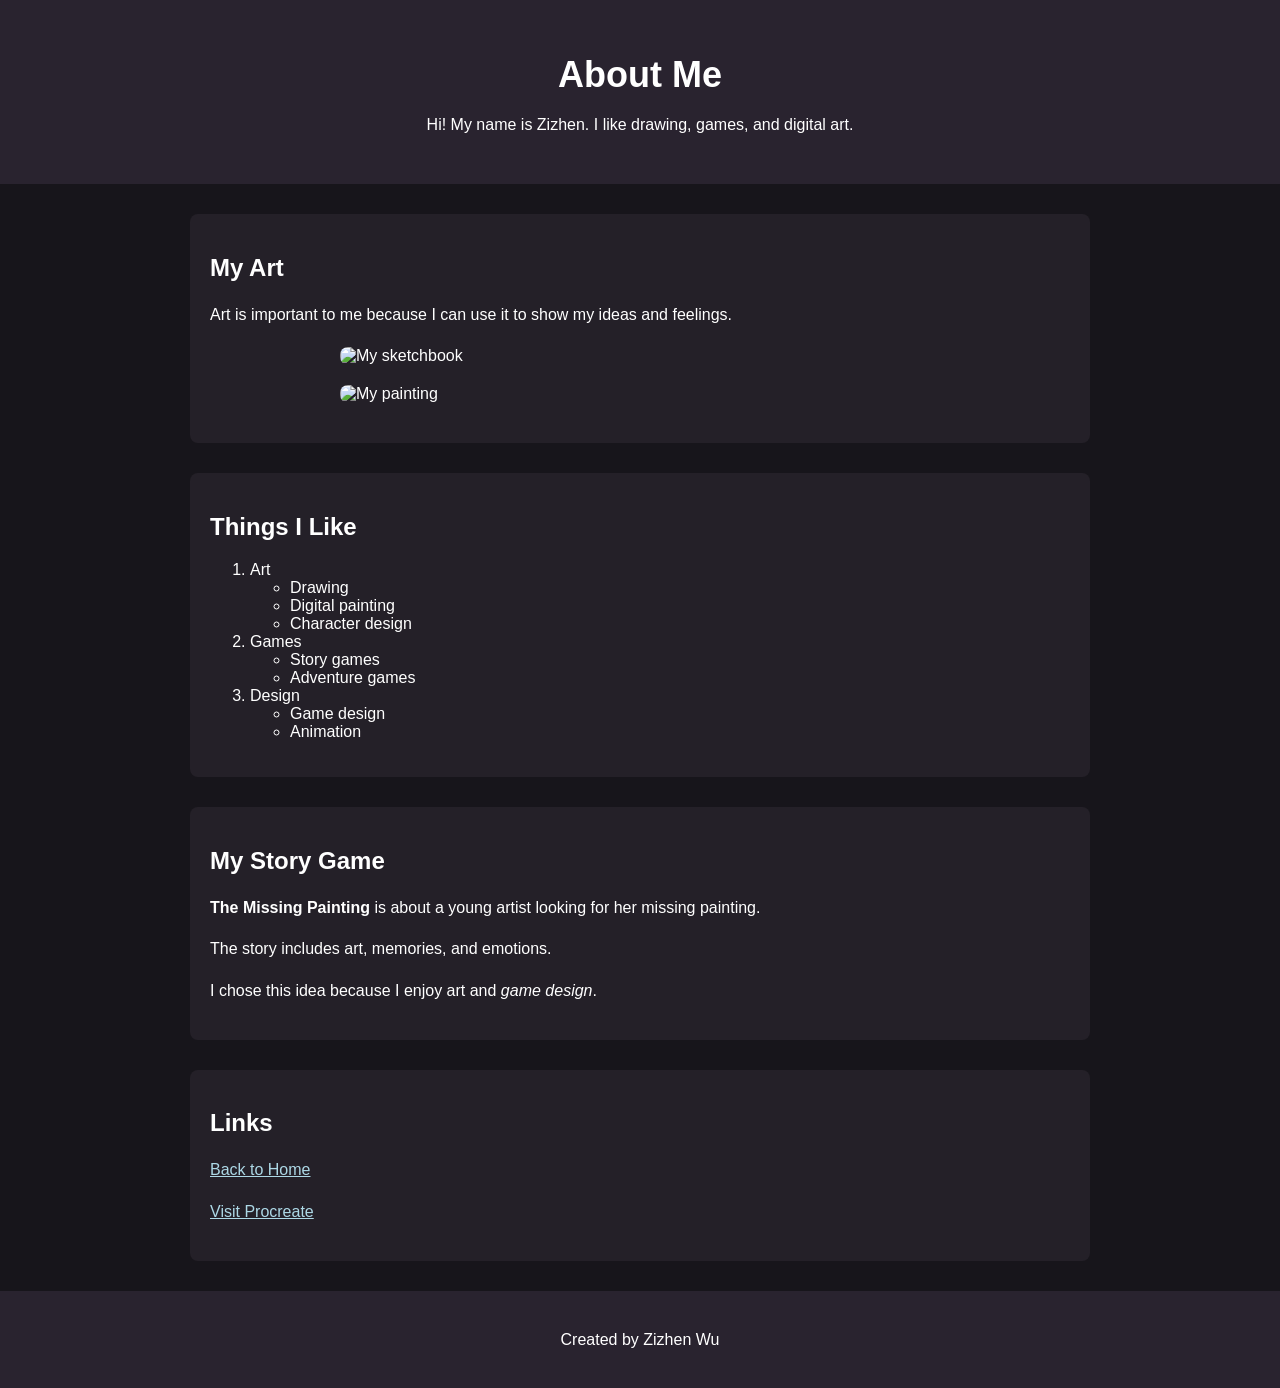
==== aboutme.html @ 119ebbf8 "Finish HTML project and add images" ====
<!DOCTYPE html>
<html lang="en">

<head>
  <meta charset="UTF-8">
  <meta name="viewport" content="width=device-width, initial-scale=1.0">
  <title>About Me</title>
  <link rel="stylesheet" href="style.css">
</head>

<body>

  <header>
    <h1>About Me</h1>

    <p>
      Hi! My name is Zizhen. I like drawing, games, and digital art.
    </p>
  </header>

  <main>

    <section>
      <h2>My Art</h2>

      <p>
        Art is important to me because I can use it to show my ideas
        and feelings.
      </p>

      <img src="images/sketchbook.png" alt="My sketchbook">

      <img src="images/painting.png" alt="My painting">

    </section>

    <section>
      <h2>Things I Like</h2>

      <ol>
        <li>
          Art
          <ul>
            <li>Drawing</li>
            <li>Digital painting</li>
            <li>Character design</li>
          </ul>
        </li>

        <li>
          Games
          <ul>
            <li>Story games</li>
            <li>Adventure games</li>
          </ul>
        </li>

        <li>
          Design
          <ul>
            <li>Game design</li>
            <li>Animation</li>
          </ul>
        </li>
      </ol>

      <!-- This sentence will not show on the webpage -->

    </section>

    <section>
      <h2>My Story Game</h2>

      <p>
        <strong>The Missing Painting</strong> is about a young artist
        looking for her missing painting.
      </p>

      <p>
        The story includes art, memories, and emotions.
      </p>

      <p>
        I chose this idea because I enjoy art and
        <em>game design</em>.
      </p>
    </section>

    <section>
      <h2>Links</h2>

      <p>
        <a href="index.html">Back to Home</a>
      </p>

      <p>
        <a href="https://www.procreate.com/">
          Visit Procreate
        </a>
      </p>

    </section>

  </main>

  <footer>
    <p>Created by Zizhen Wu</p>
  </footer>

</body>

</html>
---- style.css ----
body {
  margin: 0;
  font-family: Arial, sans-serif;
  background-color: #17151b;
  color: white;
}

header {
  text-align: center;
  padding: 30px;
  background-color: #29232f;
}

header h1 {
  margin-bottom: 10px;
}

main {
  width: 80%;
  max-width: 900px;
  margin: auto;
}

section {
  margin: 30px 0;
  padding: 20px;
  background-color: #242028;
  border-radius: 8px;
}

h1 {
  font-size: 36px;
}

h2 {
  font-size: 24px;
}

p {
  line-height: 1.6;
}

img {
  width: 100%;
  max-width: 600px;
  display: block;
  margin: 20px auto;
  border-radius: 8px;
}

label {
  font-size: 16px;
}

input,
select {
  padding: 8px;
  margin-top: 5px;
}

button {
  padding: 10px 20px;
  font-size: 16px;
  cursor: pointer;
}

a {
  color: lightblue;
}

footer {
  text-align: center;
  padding: 20px;
  background-color: #29232f;
  margin-top: 30px;
}
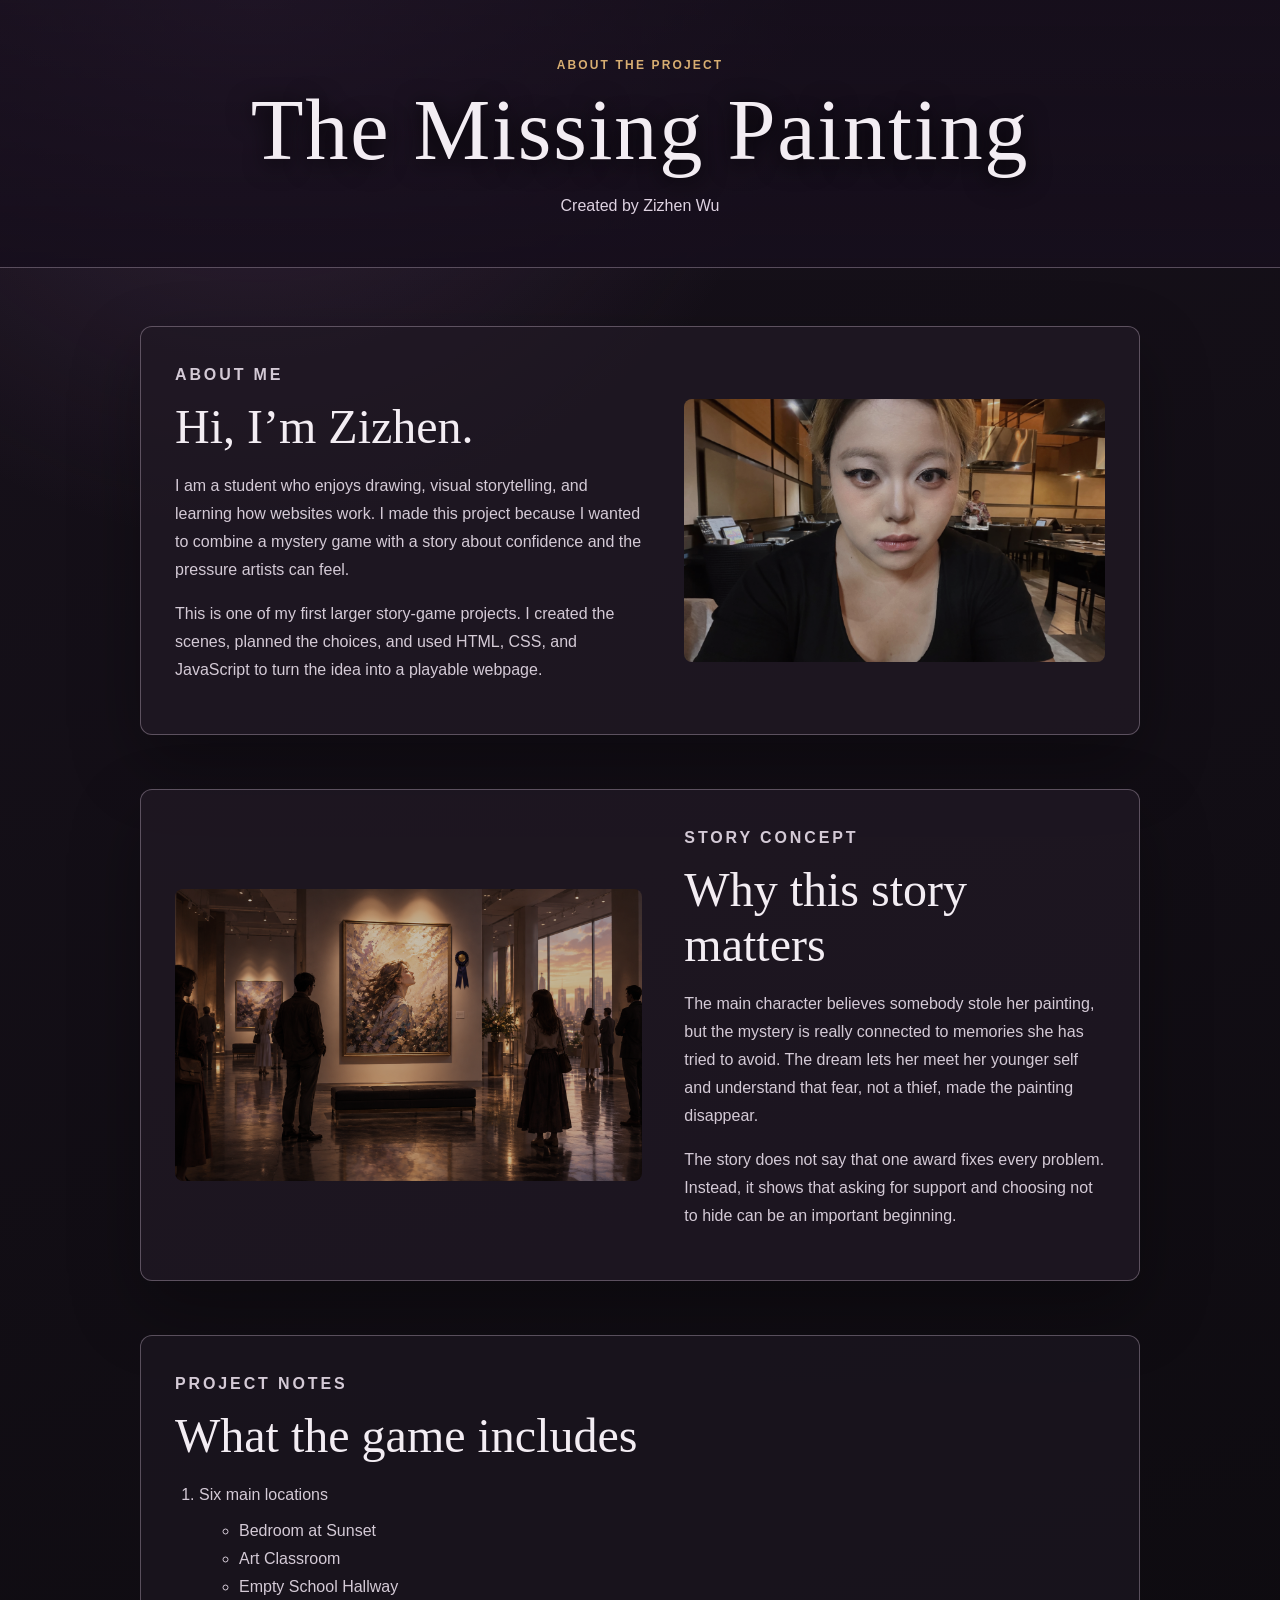
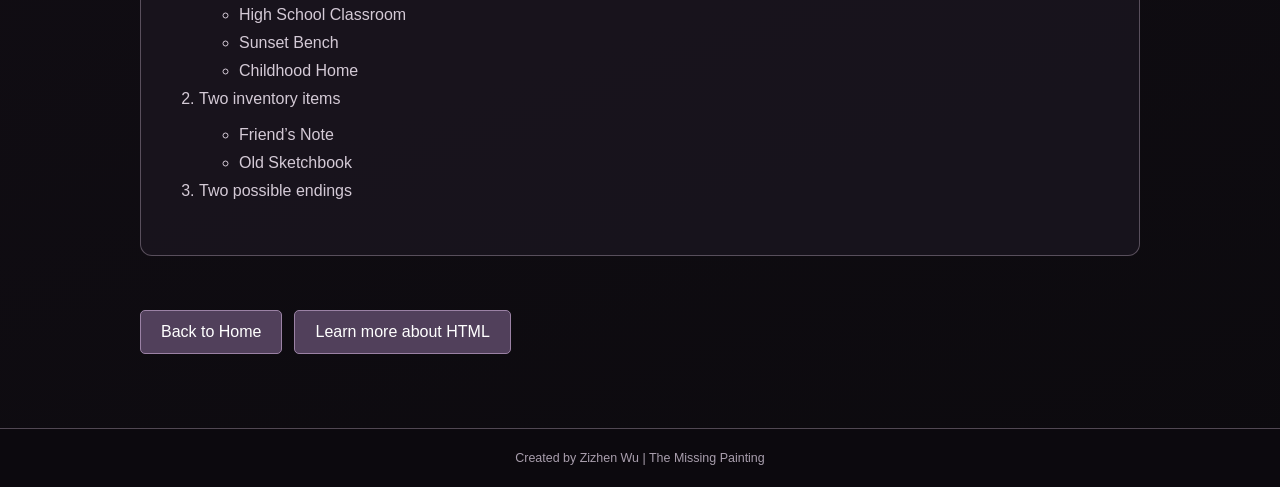
==== commit 1e9b1705: "Finish complete story game" ====
--- a/aboutme.html
+++ b/aboutme.html
@@ -1,110 +1,187 @@
 <!DOCTYPE html>
 <html lang="en">
-
 <head>
   <meta charset="UTF-8">
-  <meta name="viewport" content="width=device-width, initial-scale=1.0">
-  <title>About Me</title>
+
+  <meta
+    name="viewport"
+    content="width=device-width, initial-scale=1.0"
+  >
+
+  <title>About | The Missing Painting</title>
+
   <link rel="stylesheet" href="style.css">
 </head>
 
-<body>
+<body class="site-page">
 
-  <header>
-    <h1>About Me</h1>
+  <header class="site-header compact-header">
 
-    <p>
-      Hi! My name is Zizhen. I like drawing, games, and digital art.
+    <p class="eyebrow">
+      About the Project
     </p>
+
+    <h1>
+      The Missing Painting
+    </h1>
+
+    <p class="tagline">
+      Created by Zizhen Wu
+    </p>
+
   </header>
 
-  <main>
+  <main class="site-main about-layout">
 
-    <section>
-      <h2>My Art</h2>
+    <section
+      class="about-card"
+      aria-labelledby="about-me-title"
+    >
 
-      <p>
-        Art is important to me because I can use it to show my ideas
-        and feelings.
-      </p>
+      <div>
 
-      <img src="images/sketchbook.png" alt="My sketchbook">
+        <p class="section-number">
+          About Me
+        </p>
 
-      <img src="images/painting.png" alt="My painting">
+        <h2 id="about-me-title">
+          Hi, I’m Zizhen.
+        </h2>
+
+        <p>
+          I am a student who enjoys drawing, visual storytelling,
+          and learning how websites work. I made this project
+          because I wanted to combine a mystery game with a story
+          about confidence and the pressure artists can feel.
+        </p>
+
+        <p>
+          This is one of my first larger story-game projects.
+          I created the scenes, planned the choices, and used
+          HTML, CSS, and JavaScript to turn the idea into a
+          playable webpage.
+        </p>
+
+      </div>
+
+      <img
+        src="images/zz.jpeg"
+        alt="An empty easel in a bedroom at sunset."
+      >
 
     </section>
 
-    <section>
-      <h2>Things I Like</h2>
+    <section
+      class="about-card"
+      aria-labelledby="story-concept-title"
+    >
+
+      <div>
+
+        <p class="section-number">
+          Story Concept
+        </p>
+
+        <h2 id="story-concept-title">
+          Why this story matters
+        </h2>
+
+        <p>
+          The main character believes somebody stole her painting,
+          but the mystery is really connected to memories she has
+          tried to avoid. The dream lets her meet her younger self
+          and understand that fear, not a thief, made the painting
+          disappear.
+        </p>
+
+        <p>
+          The story does not say that one award fixes every problem.
+          Instead, it shows that asking for support and choosing not
+          to hide can be an important beginning.
+        </p>
+
+      </div>
+
+      <img
+        src="images/7.1.png"
+        alt="The finished painting displayed at an art exhibition."
+      >
+
+    </section>
+
+    <section
+      class="list-card"
+      aria-labelledby="project-parts-title"
+    >
+
+      <p class="section-number">
+        Project Notes
+      </p>
+
+      <h2 id="project-parts-title">
+        What the game includes
+      </h2>
 
       <ol>
+
         <li>
-          Art
+          Six main locations
+
           <ul>
-            <li>Drawing</li>
-            <li>Digital painting</li>
-            <li>Character design</li>
+            <li>Bedroom at Sunset</li>
+            <li>Art Classroom</li>
+            <li>Empty School Hallway</li>
+            <li>High School Classroom</li>
+            <li>Sunset Bench</li>
+            <li>Childhood Home</li>
           </ul>
         </li>
 
         <li>
-          Games
+          Two inventory items
+
           <ul>
-            <li>Story games</li>
-            <li>Adventure games</li>
+            <li>Friend’s Note</li>
+            <li>Old Sketchbook</li>
           </ul>
         </li>
 
         <li>
-          Design
-          <ul>
-            <li>Game design</li>
-            <li>Animation</li>
-          </ul>
+          Two possible endings
         </li>
+
       </ol>
-
-      <!-- This sentence will not show on the webpage -->
 
     </section>
 
-    <section>
-      <h2>My Story Game</h2>
+    <nav class="page-links" aria-label="Page links">
 
-      <p>
-        <strong>The Missing Painting</strong> is about a young artist
-        looking for her missing painting.
-      </p>
+      <a
+        class="secondary-button"
+        href="index.html"
+      >
+        Back to Home
+      </a>
 
-      <p>
-        The story includes art, memories, and emotions.
-      </p>
+      <a
+        class="secondary-button"
+        href="https://developer.mozilla.org/en-US/docs/Learn_web_development/Core/Structuring_content"
+        target="_blank"
+        rel="noopener noreferrer"
+      >
+        Learn more about HTML
+      </a>
 
-      <p>
-        I chose this idea because I enjoy art and
-        <em>game design</em>.
-      </p>
-    </section>
-
-    <section>
-      <h2>Links</h2>
-
-      <p>
-        <a href="index.html">Back to Home</a>
-      </p>
-
-      <p>
-        <a href="https://www.procreate.com/">
-          Visit Procreate
-        </a>
-      </p>
-
-    </section>
+    </nav>
 
   </main>
 
-  <footer>
-    <p>Created by Zizhen Wu</p>
+  <footer class="site-footer">
+
+    <p>
+      Created by Zizhen Wu | The Missing Painting
+    </p>
+
   </footer>
 
 </body>
--- a/style.css
+++ b/style.css
@@ -1,76 +1,969 @@
+:root {
+  --ink: #f3edf3;
+  --muted: #c3b8c6;
+  --deep: #100d13;
+  --panel: rgba(16, 13, 19, 0.88);
+  --panel-soft: rgba(28, 22, 32, 0.82);
+  --line: rgba(226, 205, 228, 0.32);
+  --purple: #8d7397;
+  --purple-light: #d9bedf;
+  --gold: #d8ae72;
+  --danger: #c98989;
+}
+
+* {
+  box-sizing: border-box;
+}
+
+html {
+  min-height: 100%;
+  background: var(--deep);
+}
+
 body {
   margin: 0;
-  font-family: Arial, sans-serif;
-  background-color: #17151b;
-  color: white;
-}
-
-header {
-  text-align: center;
-  padding: 30px;
-  background-color: #29232f;
-}
-
-header h1 {
-  margin-bottom: 10px;
-}
-
-main {
-  width: 80%;
-  max-width: 900px;
-  margin: auto;
-}
-
-section {
-  margin: 30px 0;
-  padding: 20px;
-  background-color: #242028;
-  border-radius: 8px;
-}
-
-h1 {
-  font-size: 36px;
-}
-
-h2 {
-  font-size: 24px;
-}
-
-p {
-  line-height: 1.6;
-}
-
-img {
-  width: 100%;
-  max-width: 600px;
-  display: block;
-  margin: 20px auto;
-  border-radius: 8px;
-}
-
-label {
-  font-size: 16px;
-}
-
+  min-height: 100%;
+  font-family: Arial, Helvetica, sans-serif;
+  color: var(--ink);
+  background: var(--deep);
+}
+
+button,
 input,
 select {
-  padding: 8px;
-  margin-top: 5px;
-}
-
-button {
-  padding: 10px 20px;
-  font-size: 16px;
+  font: inherit;
+}
+
+button,
+a,
+summary,
+input,
+select {
+  -webkit-tap-highlight-color: transparent;
+}
+
+button:focus-visible,
+a:focus-visible,
+summary:focus-visible,
+input:focus-visible,
+select:focus-visible,
+.memory-slot:focus-visible {
+  outline: 2px solid var(--purple-light);
+  outline-offset: 3px;
+}
+
+.site-page {
+  min-height: 100vh;
+  background:
+    radial-gradient(circle at 20% 0%, rgba(111, 74, 122, 0.32), transparent 34rem),
+    linear-gradient(160deg, #17111b 0%, #0c0a0e 100%);
+}
+
+.site-header {
+  padding: 74px 24px 64px;
+  text-align: center;
+  background:
+    linear-gradient(rgba(22, 14, 28, 0.72), rgba(22, 14, 28, 0.9)),
+    url("images/1.png") center 45% / cover;
+  border-bottom: 1px solid var(--line);
+}
+
+.compact-header {
+  padding-top: 58px;
+  padding-bottom: 48px;
+}
+
+.site-header h1 {
+  max-width: 900px;
+  margin: 8px auto 12px;
+  font-family: Georgia, "Times New Roman", serif;
+  font-size: clamp(2.5rem, 7vw, 5.4rem);
+  font-weight: 500;
+  letter-spacing: 0.02em;
+  text-shadow: 0 4px 24px #000;
+}
+
+.eyebrow,
+.section-number {
+  margin: 0;
+  color: var(--gold);
+  font-size: 0.75rem;
+  font-weight: 700;
+  letter-spacing: 0.18em;
+  text-transform: uppercase;
+}
+.tagline {
+  margin: 0 auto;
+  max-width: 650px;
+  color: #ded2e1;
+  font-size: 1rem;
+  line-height: 1.7;
+}
+
+.site-main {
+  width: min(1120px, calc(100% - 36px));
+  margin: 0 auto;
+  padding: 58px 0 74px;
+}
+
+.intro-card,
+.about-card {
+  display: grid;
+  grid-template-columns: minmax(0, 1fr) minmax(280px, 0.9fr);
+  gap: 42px;
+  align-items: center;
+  margin-bottom: 54px;
+  padding: 34px;
+  background: rgba(32, 25, 37, 0.78);
+  border: 1px solid var(--line);
+  border-radius: 12px;
+  box-shadow: 0 28px 70px rgba(0, 0, 0, 0.3);
+}
+
+.intro-card img,
+.about-card img {
+  display: block;
+  width: 100%;
+  aspect-ratio: 16 / 10;
+  object-fit: cover;
+  border-radius: 8px;
+  filter: brightness(0.78) saturate(0.8);
+}
+
+.site-main h2 {
+  margin: 10px 0 18px;
+  font-family: Georgia, "Times New Roman", serif;
+  font-size: clamp(1.8rem, 4vw, 3rem);
+  font-weight: 500;
+}
+
+.site-main p,
+.site-main li {
+  color: #d4cad6;
+  font-size: 1rem;
+  line-height: 1.75;
+}
+
+blockquote {
+  margin: 24px 0 0;
+  padding: 16px 20px;
+  color: #e9d7bd;
+  font-family: Georgia, "Times New Roman", serif;
+  font-size: 1.15rem;
+  line-height: 1.6;
+  border-left: 3px solid var(--gold);
+  background: rgba(0, 0, 0, 0.2);
+}
+
+.preview-section,
+.start-card,
+.list-card {
+  margin-bottom: 54px;
+}
+
+.preview-grid {
+  display: grid;
+  grid-template-columns: repeat(3, minmax(0, 1fr));
+  gap: 18px;
+}
+
+.preview-grid figure {
+  position: relative;
+  margin: 0;
+  overflow: hidden;
+  border: 1px solid var(--line);
+  border-radius: 10px;
+  background: #19141d;
+}
+
+.preview-grid img {
+  display: block;
+  width: 100%;
+  aspect-ratio: 4 / 3;
+  object-fit: cover;
+  filter: brightness(0.72) saturate(0.75);
+  transition: transform 250ms ease, filter 250ms ease;
+}
+
+.preview-grid figure:hover img {
+  transform: scale(1.025);
+  filter: brightness(0.88) saturate(0.9);
+}
+
+.preview-grid figcaption {
+  position: absolute;
+  right: 0;
+  bottom: 0;
+  left: 0;
+  padding: 16px;
+  color: #f2eaf2;
+  background: linear-gradient(transparent, rgba(11, 8, 13, 0.92));
+}
+
+.start-card,
+.list-card {
+  padding: 34px;
+  border: 1px solid var(--line);
+  border-radius: 12px;
+  background: rgba(27, 22, 32, 0.8);
+}
+
+.start-form {
+  display: grid;
+  gap: 21px;
+  margin-top: 26px;
+}
+
+.form-field {
+  display: grid;
+  gap: 8px;
+}
+
+.form-field label,
+fieldset legend {
+  color: #eee6ef;
+  font-weight: 700;
+}
+
+.form-field input,
+.form-field select {
+  width: 100%;
+  padding: 12px 14px;
+  color: var(--ink);
+  background: #151119;
+  border: 1px solid #64556a;
+  border-radius: 5px;
+}
+
+fieldset {
+  display: grid;
+  gap: 10px;
+  margin: 0;
+  padding: 18px;
+  border: 1px solid #64556a;
+  border-radius: 6px;
+}
+
+.radio-row,
+.check-row {
+  display: flex;
+  gap: 10px;
+  align-items: center;
+  color: #d8ceda;
+  line-height: 1.4;
+}
+
+.radio-row input,
+.check-row input {
+  accent-color: var(--purple);
+}
+
+.primary-button,
+.secondary-button {
+  display: inline-flex;
+  align-items: center;
+  justify-content: center;
+  min-height: 44px;
+  padding: 11px 20px;
+  color: #fff;
+  text-decoration: none;
+  border: 1px solid #9b82a5;
+  border-radius: 5px;
+  background: #51405b;
   cursor: pointer;
 }
 
-a {
-  color: lightblue;
-}
-
-footer {
+.primary-button:hover,
+.secondary-button:hover {
+  background: #6b5575;
+}
+
+.small-link {
+  margin: 18px 0 0;
   text-align: center;
-  padding: 20px;
-  background-color: #29232f;
-  margin-top: 30px;
+}
+
+.small-link a,
+.site-main a:not(.primary-button, .secondary-button) {
+  color: #e1c8e7;
+}
+
+.about-layout {
+  max-width: 1000px;
+}
+.about-card:nth-child(even) img {
+  grid-column: 1;
+  grid-row: 1;
+}
+
+.about-card:nth-child(even) div {
+  grid-column: 2;
+}
+
+.list-card ol {
+  padding-left: 24px;
+}
+
+.list-card ul {
+  margin-top: 8px;
+}
+
+.page-links {
+  display: flex;
+  flex-wrap: wrap;
+  gap: 12px;
+}
+
+.site-footer {
+  padding: 22px;
+  color: #a99ead;
+  text-align: center;
+  border-top: 1px solid var(--line);
+  background: #0c090e;
+}
+
+.site-footer p {
+  margin: 0;
+  font-size: 0.78rem;
+}
+
+/* --------------------------------------------------
+   FULL-SCREEN GAME PAGE
+-------------------------------------------------- */
+
+.game-page {
+  height: 100vh;
+  height: 100dvh;
+  overflow: hidden;
+}
+
+.game {
+  position: relative;
+  width: 100%;
+  height: 100vh;
+  height: 100dvh;
+  overflow: hidden;
+  isolation: isolate;
+  background: #09070b;
+}
+
+.scene-figure {
+  position: absolute;
+  inset: 0;
+  z-index: -3;
+  margin: 0;
+  background: #09070b;
+}
+
+.scene-figure img {
+  width: 100%;
+  height: 100%;
+  object-fit: cover;
+  object-position: center;
+  filter: brightness(0.7) saturate(0.75);
+  transform: scale(1.002);
+  transition: opacity 220ms ease, filter 220ms ease;
+}
+
+.scene-figure img.scene-changing {
+  opacity: 0.28;
+}
+
+.scene-figure figcaption {
+  position: absolute;
+  width: 1px;
+  height: 1px;
+  overflow: hidden;
+  clip-path: inset(50%);
+  white-space: nowrap;
+}
+
+.game::before {
+  content: "";
+  position: absolute;
+  inset: 0;
+  z-index: -2;
+  background:
+    linear-gradient(to bottom, rgba(8, 6, 10, 0.5) 0%, transparent 27%, transparent 52%, rgba(7, 5, 9, 0.58) 100%),
+    radial-gradient(ellipse at center, transparent 35%, rgba(9, 6, 11, 0.54) 100%);
+  pointer-events: none;
+}
+
+.game-header {
+  position: absolute;
+  top: 0;
+  left: 0;
+  z-index: 10;
+  display: grid;
+  grid-template-columns: minmax(220px, 1fr) auto minmax(220px, 1fr);
+  align-items: center;
+  gap: 18px;
+  width: 100%;
+  min-height: 80px;
+  padding: 11px 20px;
+  background: linear-gradient(to bottom, rgba(10, 8, 12, 0.94), rgba(16, 12, 19, 0.8));
+  border-bottom: 1px solid var(--line);
+  backdrop-filter: blur(8px);
+}
+
+.game-heading {
+  min-width: 0;
+  text-align: left;
+}
+
+.game-heading h1 {
+  margin: 0;
+  overflow: hidden;
+  font-family: Georgia, "Times New Roman", serif;
+  font-size: clamp(1rem, 2vw, 1.3rem);
+  font-weight: 500;
+  text-overflow: ellipsis;
+  white-space: nowrap;
+}
+
+.goal-text {
+  margin: 4px 0 0;
+  overflow: hidden;
+  color: var(--muted);
+  font-size: 0.72rem;
+  line-height: 1.35;
+  text-overflow: ellipsis;
+  white-space: nowrap;
+}
+
+.location {
+  min-width: 230px;
+  text-align: center;
+}
+
+.chapter-text {
+  margin: 0 0 2px;
+  color: var(--gold);
+  font-size: 0.61rem;
+  font-weight: 700;
+  letter-spacing: 0.14em;
+  text-transform: uppercase;
+}
+
+.location h2 {
+  margin: 0;
+  font-family: Georgia, "Times New Roman", serif;
+  font-size: clamp(0.9rem, 1.8vw, 1.15rem);
+  font-weight: 500;
+}
+
+.location p:last-child {
+  margin: 3px 0 0;
+  color: #b8aebc;
+  font-size: 0.67rem;
+}
+
+.menu-button,
+.dialogue button,
+.game-menu button,
+.game-menu a {
+  color: var(--ink);
+  border: 1px solid #75647b;
+  border-radius: 5px;
+  background: #332a38;
+  cursor: pointer;
+}
+
+.menu-button {
+  justify-self: end;
+  padding: 8px 14px;
+  font-size: 0.78rem;
+}
+
+.menu-button:hover,
+.dialogue button:hover:not(:disabled),
+.game-menu button:hover,
+.game-menu a:hover {
+  background: #4a3b51;
+}
+
+.game-main {
+  position: absolute;
+  inset: 0;
+}
+
+.inventory {
+  position: absolute;
+  top: 94px;
+  right: 18px;
+  z-index: 8;
+  max-width: min(250px, calc(100% - 36px));
+  max-height: 38%;
+  overflow-y: auto;
+  color: #e8dfea;
+  border: 1px solid var(--line);
+  border-radius: 7px;
+  background: rgba(13, 10, 16, 0.86);
+  box-shadow: 0 14px 34px rgba(0, 0, 0, 0.28);
+  backdrop-filter: blur(8px);
+}
+
+.inventory summary {
+  min-width: 134px;
+  padding: 9px 12px;
+  font-size: 0.78rem;
+  cursor: pointer;
+  user-select: none;
+}
+
+.inventory-count {
+  float: right;
+  margin-left: 12px;
+  color: var(--gold);
+}
+.inventory ul {
+  display: grid;
+  gap: 7px;
+  width: 220px;
+  margin: 0;
+  padding: 0 9px 10px;
+  list-style: none;
+}
+
+.inventory-item,
+.empty-inventory {
+  width: 100%;
+  padding: 10px;
+  color: #cfc4d2;
+  font-size: 0.72rem;
+  line-height: 1.35;
+  text-align: left;
+  border: 1px dashed #66576c;
+  border-radius: 4px;
+  background: rgba(54, 43, 60, 0.62);
+}
+
+button.inventory-item {
+  cursor: grab;
+}
+
+button.inventory-item:active {
+  cursor: grabbing;
+}
+
+.inventory-item strong {
+  display: block;
+  margin-bottom: 3px;
+  color: #f1e7f2;
+}
+
+.inventory-item.placed {
+  border-style: solid;
+  border-color: #9fbd9d;
+  opacity: 0.72;
+}
+
+.dialogue {
+  position: absolute;
+  right: clamp(12px, 3vw, 34px);
+  bottom: 27px;
+  left: clamp(12px, 3vw, 34px);
+  z-index: 6;
+  max-height: min(44vh, 430px);
+  overflow: hidden;
+  border: 1px solid rgba(214, 192, 218, 0.38);
+  border-radius: 8px;
+  background: linear-gradient(145deg, rgba(13, 10, 16, 0.93), rgba(31, 24, 35, 0.9));
+  box-shadow: 0 18px 55px rgba(0, 0, 0, 0.44);
+  backdrop-filter: blur(10px);
+}
+
+.story-scroll {
+  max-height: min(44vh, 430px);
+  overflow-y: auto;
+  padding: 17px clamp(16px, 3vw, 28px) 19px;
+  scrollbar-color: #6e5d75 transparent;
+}
+
+.dialogue h2 {
+  margin: 0 0 8px;
+  font-family: Georgia, "Times New Roman", serif;
+  font-size: clamp(1.05rem, 2.4vw, 1.35rem);
+  font-weight: 500;
+}
+
+.story-text {
+  color: #ddd4df;
+  font-size: clamp(0.81rem, 1.7vw, 0.95rem);
+  line-height: 1.54;
+}
+
+.story-text p {
+  margin: 7px 0;
+}
+
+.speaker {
+  margin-right: 5px;
+  color: #e7c890;
+  font-weight: 700;
+}
+
+.on-screen-text {
+  padding: 9px 12px;
+  color: #f0e6f1;
+  font-style: italic;
+  border-left: 2px solid var(--purple-light);
+  background: rgba(111, 86, 121, 0.19);
+}
+
+.choices {
+  display: flex;
+  flex-wrap: wrap;
+  justify-content: center;
+  gap: 10px;
+  margin-top: 15px;
+}
+
+.dialogue button {
+  min-height: 40px;
+  padding: 9px 15px;
+  font-size: 0.78rem;
+  transition: transform 130ms ease, background 130ms ease;
+}
+
+.dialogue button:hover:not(:disabled) {
+  transform: translateY(-1px);
+}
+
+.dialogue button:disabled {
+  cursor: not-allowed;
+  opacity: 0.48;
+}
+
+.dialogue .danger-choice {
+  color: #ead5d5;
+  border-color: #8d5f63;
+  background: #422d31;
+}
+
+.dialogue .primary-choice {
+  color: #fff8eb;
+  border-color: #aa8b65;
+  background: #574431;
+}
+
+.game-message {
+  min-height: 1em;
+  margin: 11px 0 0;
+  color: #d8bd8e;
+  font-size: 0.72rem;
+  text-align: center;
+}
+
+.memory-puzzle {
+  margin-top: 16px;
+  padding: 14px;
+  border: 1px solid rgba(216, 174, 114, 0.45);
+  border-radius: 6px;
+  background: rgba(30, 22, 20, 0.72);
+}
+
+.memory-puzzle h3 {
+  margin: 0 0 7px;
+  color: #ead6b8;
+  font-family: Georgia, "Times New Roman", serif;
+  font-size: 1rem;
+}
+
+.memory-puzzle p {
+  margin: 0 0 12px;
+  color: #cec3cf;
+  font-size: 0.76rem;
+  line-height: 1.5;
+}
+
+.memory-slots {
+  display: grid;
+  grid-template-columns: repeat(2, minmax(0, 1fr));
+  gap: 10px;
+  margin-bottom: 11px;
+}
+
+.memory-slot {
+  display: grid;
+  place-items: center;
+  min-height: 82px;
+  padding: 10px;
+  text-align: center;
+  border: 1px dashed #8e768f;
+  border-radius: 5px;
+  background: rgba(18, 14, 21, 0.64);
+  transition: border 150ms ease, background 150ms ease;
+}
+
+.memory-slot.drag-over {
+  border-color: #e5cfa8;
+  background: rgba(107, 81, 55, 0.46);
+}
+
+.memory-slot.filled {
+  border-style: solid;
+  border-color: #9ebc99;
+  background: rgba(49, 77, 50, 0.35);
+}
+
+.memory-slot.missing {
+  border-color: #8b6669;
+  background: rgba(81, 41, 45, 0.28);
+}
+
+.slot-label {
+  color: #f0e8f1;
+  font-size: 0.76rem;
+  font-weight: 700;
+}
+.slot-status {
+  color: #bfb2c3;
+  font-size: 0.67rem;
+}
+
+.game-footer {
+  position: absolute;
+  bottom: 5px;
+  left: 0;
+  z-index: 7;
+  display: flex;
+  justify-content: space-between;
+  width: 100%;
+  padding: 0 17px;
+  color: rgba(238, 226, 240, 0.68);
+  font-size: 0.62rem;
+  pointer-events: none;
+}
+
+.game-menu {
+  width: min(390px, calc(100% - 32px));
+  padding: 24px;
+  color: var(--ink);
+  border: 1px solid #6d5b73;
+  border-radius: 9px;
+  background: #18121c;
+  box-shadow: 0 24px 90px rgba(0, 0, 0, 0.7);
+}
+
+.game-menu::backdrop {
+  background: rgba(5, 4, 6, 0.72);
+  backdrop-filter: blur(4px);
+}
+
+.game-menu h2 {
+  margin: 0 0 8px;
+  font-family: Georgia, "Times New Roman", serif;
+}
+
+.game-menu p {
+  color: #c9bdcc;
+  line-height: 1.5;
+}
+
+.menu-actions {
+  display: grid;
+  gap: 10px;
+  margin-top: 18px;
+}
+
+.game-menu button,
+.game-menu a {
+  display: flex;
+  align-items: center;
+  justify-content: center;
+  min-height: 42px;
+  padding: 9px 14px;
+  font-size: 0.82rem;
+  text-decoration: none;
+}
+
+@media (max-width: 760px) {
+  .intro-card,
+  .about-card {
+    grid-template-columns: 1fr;
+    padding: 24px;
+  }
+
+  .about-card:nth-child(even) img,
+  .about-card:nth-child(even) div {
+    grid-column: auto;
+    grid-row: auto;
+  }
+
+  .preview-grid {
+    grid-template-columns: 1fr;
+  }
+
+  .game-header {
+    grid-template-columns: minmax(0, 1fr) auto;
+    min-height: 94px;
+    padding: 9px 12px;
+  }
+
+  .location {
+    grid-column: 1 / -1;
+    grid-row: 2;
+    min-width: 0;
+  }
+
+  .menu-button {
+    grid-column: 2;
+    grid-row: 1;
+  }
+
+  .inventory {
+    top: 105px;
+    right: 10px;
+  }
+
+  .dialogue {
+     right: 10px;
+    bottom: 24px;
+    left: 10px;
+    max-height: 48vh;
+  }
+
+  .story-scroll {
+    max-height: 48vh;
+    padding: 14px;
+  }
+
+  .memory-slots {
+    grid-template-columns: 1fr;
+  }
+
+  .goal-text {
+    max-width: 68vw;
+  }
+}
+
+@media (max-width: 430px) {
+  .site-main {
+    width: min(100% - 22px, 1120px);
+  }
+
+  .site-header {
+    padding-right: 16px;
+    padding-left: 16px;
+  }
+
+  .start-card,
+  .list-card {
+    padding: 22px;
+  }
+
+  .scene-figure img {
+    object-position: center;
+  }
+
+  .game-heading h1 {
+    font-size: 0.94rem;
+  }
+  .goal-text {
+    font-size: 0.64rem;
+  }
+
+  .inventory summary {
+    min-width: 120px;
+  }
+
+  .inventory ul {
+    width: 205px;
+  }
+
+  .dialogue {
+    max-height: 51vh;
+  }
+
+  .story-scroll {
+    max-height: 51vh;
+  }
+
+  .choices {
+    display: grid;
+  }
+
+  .dialogue button {
+    width: 100%;
+  }
+}
+
+@media (prefers-reduced-motion: reduce) {
+  *,
+  *::before,
+  *::after {
+    scroll-behavior: auto !important;
+    transition: none !important;
+  }
+}
+/* Smaller and more transparent dialogue box */
+.dialogue {
+  left: 8%;
+  right: 8%;
+  bottom: 28px;
+
+  max-height: 250px;
+
+  background: rgba(16, 13, 19, 0.5);
+
+  border: 1px solid rgba(214, 192, 218, 0.45);
+  border-radius: 8px;
+
+  box-shadow: 0 10px 30px rgba(0, 0, 0, 0.25);
+
+  backdrop-filter: none;
+
+  cursor: pointer;
+}
+
+.story-scroll {
+  max-height: 250px;
+
+  padding: 13px 22px 14px;
+
+  overflow-y: auto;
+}
+
+.dialogue h2 {
+  margin-bottom: 7px;
+
+  font-size: 19px;
+}
+
+.story-text {
+  font-size: 15px;
+
+  line-height: 1.5;
+}
+
+.story-text p {
+  margin: 5px 0;
+}
+
+.game-message {
+  margin-top: 7px;
+
+  font-size: 11px;
+}
+
+/* Smaller screens */
+@media (max-width: 650px) {
+  .dialogue {
+    left: 12px;
+    right: 12px;
+
+    max-height: 230px;
+  }
+
+  .story-scroll {
+    max-height: 230px;
+
+    padding: 12px 14px;
+  }
+}
+
+#choices[hidden],
+.memory-puzzle[hidden] {
+  display: none !important;
 }
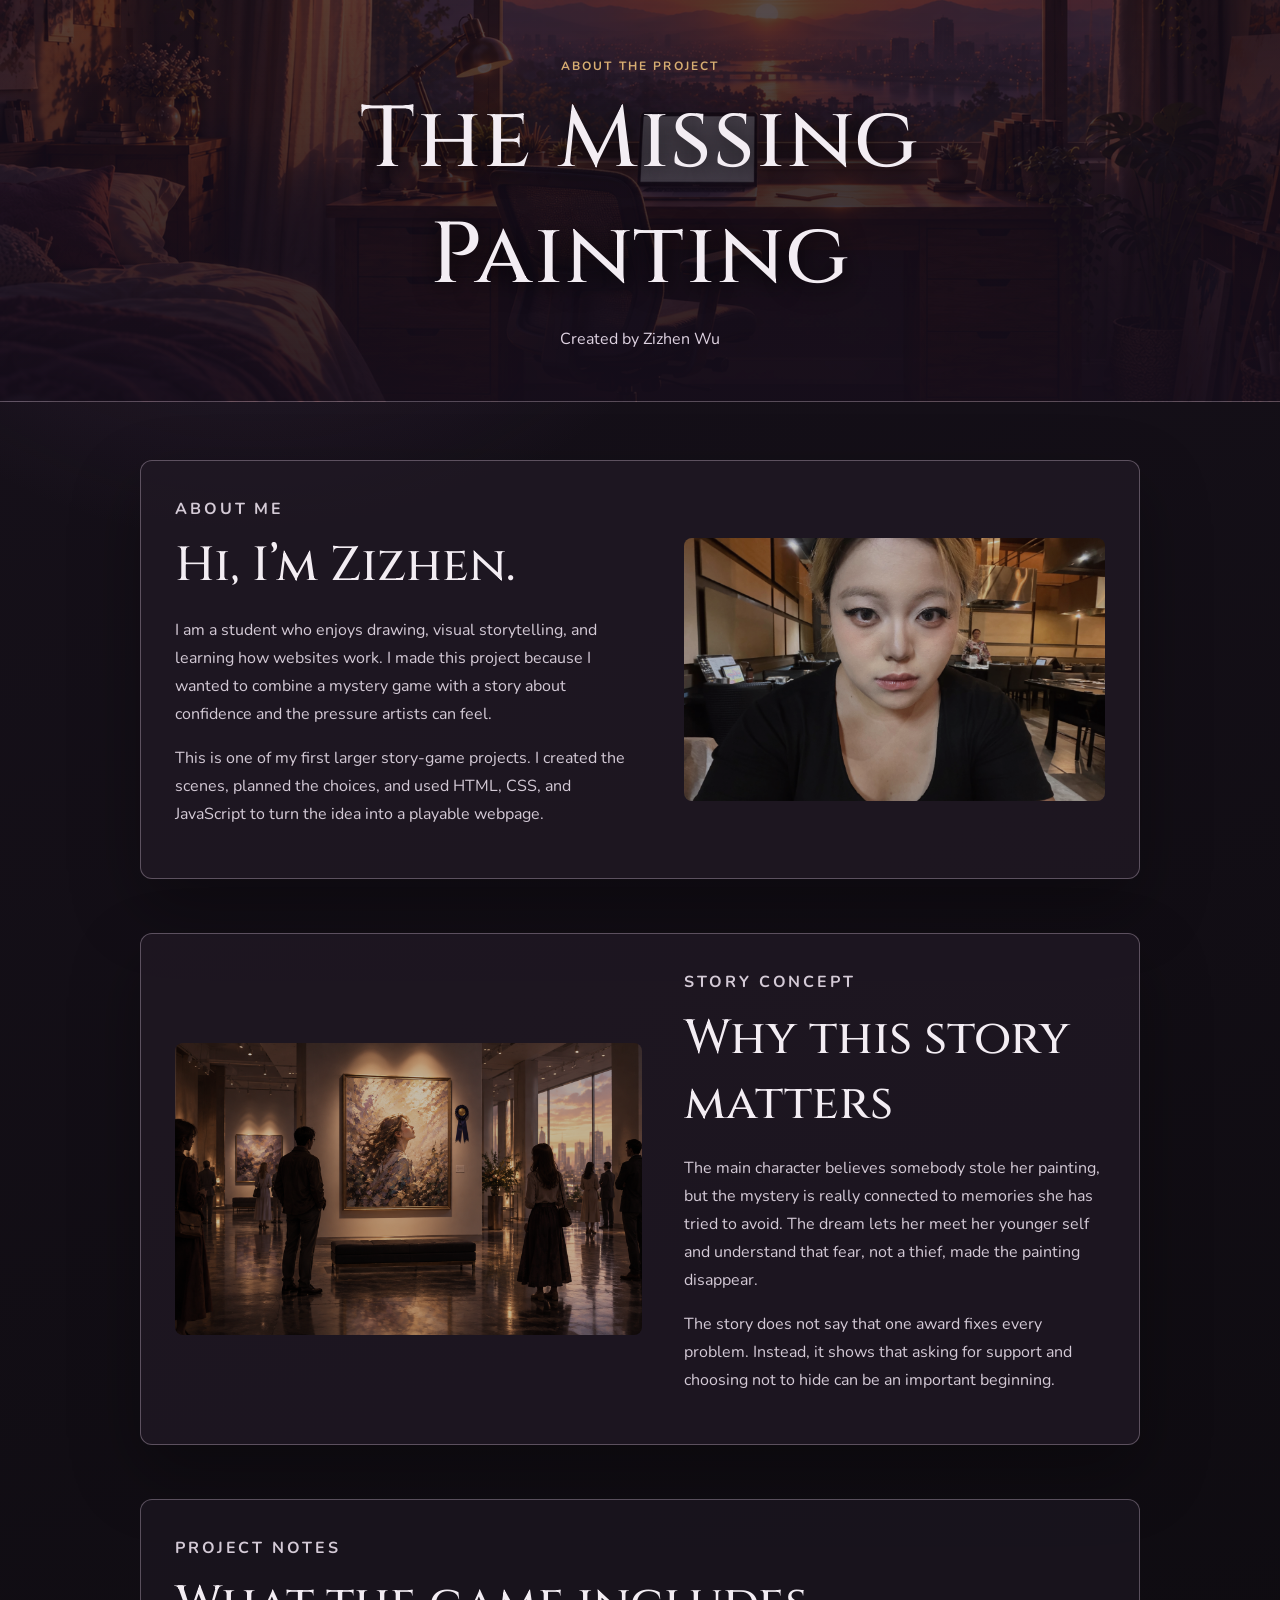
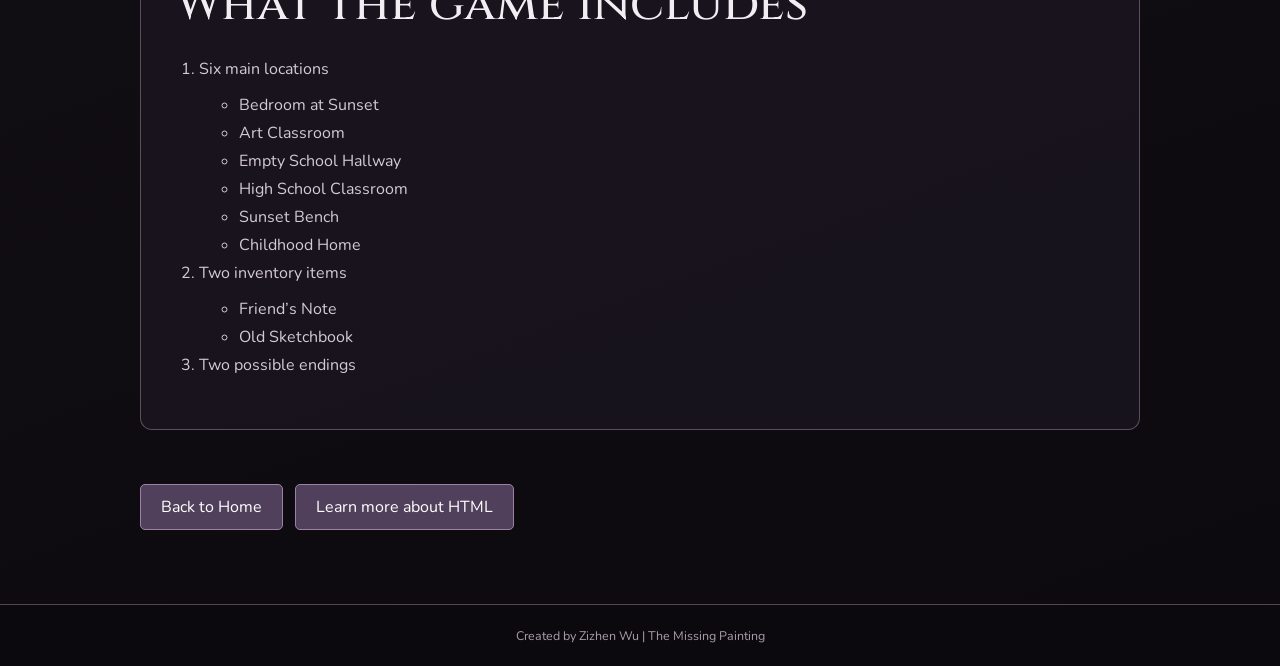
==== commit 8af9fb65: "Complete CSS styling checkpoint" ====
--- a/aboutme.html
+++ b/aboutme.html
@@ -10,6 +10,9 @@
 
   <title>About | The Missing Painting</title>
 
+  <link rel="preconnect" href="https://fonts.googleapis.com">
+  <link rel="preconnect" href="https://fonts.gstatic.com" crossorigin>
+  <link href="https://fonts.googleapis.com/css2?family=Cinzel:wght@500;600&family=Nunito:wght@400;600;700&display=swap" rel="stylesheet">
   <link rel="stylesheet" href="style.css">
 </head>
 
@@ -21,7 +24,7 @@
       About the Project
     </p>
 
-    <h1>
+    <h1 class="heading">
       The Missing Painting
     </h1>
 
@@ -34,7 +37,7 @@
   <main class="site-main about-layout">
 
     <section
-      class="about-card"
+      class="about-card card"
       aria-labelledby="about-me-title"
     >
 
@@ -72,7 +75,7 @@
     </section>
 
     <section
-      class="about-card"
+      class="about-card card"
       aria-labelledby="story-concept-title"
     >
 
@@ -110,7 +113,7 @@
     </section>
 
     <section
-      class="list-card"
+      class="list-card card"
       aria-labelledby="project-parts-title"
     >
 
--- a/style.css
+++ b/style.css
@@ -23,9 +23,27 @@
 body {
   margin: 0;
   min-height: 100%;
-  font-family: Arial, Helvetica, sans-serif;
+  font-family: "Nunito", Arial, Helvetica, sans-serif;
   color: var(--ink);
   background: var(--deep);
+}
+
+
+/* Reusable heading class */
+.heading {
+  color: var(--ink);
+  font-family: "Cinzel", Georgia, serif;
+  letter-spacing: 0.03em;
+  text-shadow: 0 4px 24px rgba(0, 0, 0, 0.75);
+}
+
+/* Reusable card class */
+.card {
+  margin-bottom: 54px;
+  padding: 34px;
+  border: 1px solid var(--line);
+  border-radius: 12px;
+  background-color: rgba(27, 22, 32, 0.8);
 }
 
 button,
@@ -64,7 +82,7 @@
   text-align: center;
   background:
     linear-gradient(rgba(22, 14, 28, 0.72), rgba(22, 14, 28, 0.9)),
-    url("images/1.png") center 45% / cover;
+    url("images/1.0.png") center 45% / cover;
   border-bottom: 1px solid var(--line);
 }
 
@@ -76,7 +94,7 @@
 .site-header h1 {
   max-width: 900px;
   margin: 8px auto 12px;
-  font-family: Georgia, "Times New Roman", serif;
+  font-family: "Cinzel", Georgia, "Times New Roman", serif;
   font-size: clamp(2.5rem, 7vw, 5.4rem);
   font-weight: 500;
   letter-spacing: 0.02em;
@@ -132,7 +150,7 @@
 
 .site-main h2 {
   margin: 10px 0 18px;
-  font-family: Georgia, "Times New Roman", serif;
+  font-family: "Cinzel", Georgia, "Times New Roman", serif;
   font-size: clamp(1.8rem, 4vw, 3rem);
   font-weight: 500;
 }
@@ -148,7 +166,7 @@
   margin: 24px 0 0;
   padding: 16px 20px;
   color: #e9d7bd;
-  font-family: Georgia, "Times New Roman", serif;
+  font-family: "Cinzel", Georgia, "Times New Roman", serif;
   font-size: 1.15rem;
   line-height: 1.6;
   border-left: 3px solid var(--gold);
@@ -414,7 +432,7 @@
 .game-heading h1 {
   margin: 0;
   overflow: hidden;
-  font-family: Georgia, "Times New Roman", serif;
+  font-family: "Cinzel", Georgia, "Times New Roman", serif;
   font-size: clamp(1rem, 2vw, 1.3rem);
   font-weight: 500;
   text-overflow: ellipsis;
@@ -447,7 +465,7 @@
 
 .location h2 {
   margin: 0;
-  font-family: Georgia, "Times New Roman", serif;
+  font-family: "Cinzel", Georgia, "Times New Roman", serif;
   font-size: clamp(0.9rem, 1.8vw, 1.15rem);
   font-weight: 500;
 }
@@ -582,7 +600,7 @@
 
 .dialogue h2 {
   margin: 0 0 8px;
-  font-family: Georgia, "Times New Roman", serif;
+  font-family: "Cinzel", Georgia, "Times New Roman", serif;
   font-size: clamp(1.05rem, 2.4vw, 1.35rem);
   font-weight: 500;
 }
@@ -666,7 +684,7 @@
 .memory-puzzle h3 {
   margin: 0 0 7px;
   color: #ead6b8;
-  font-family: Georgia, "Times New Roman", serif;
+  font-family: "Cinzel", Georgia, "Times New Roman", serif;
   font-size: 1rem;
 }
 
@@ -753,7 +771,7 @@
 
 .game-menu h2 {
   margin: 0 0 8px;
-  font-family: Georgia, "Times New Roman", serif;
+  font-family: "Cinzel", Georgia, "Times New Roman", serif;
 }
 
 .game-menu p {
